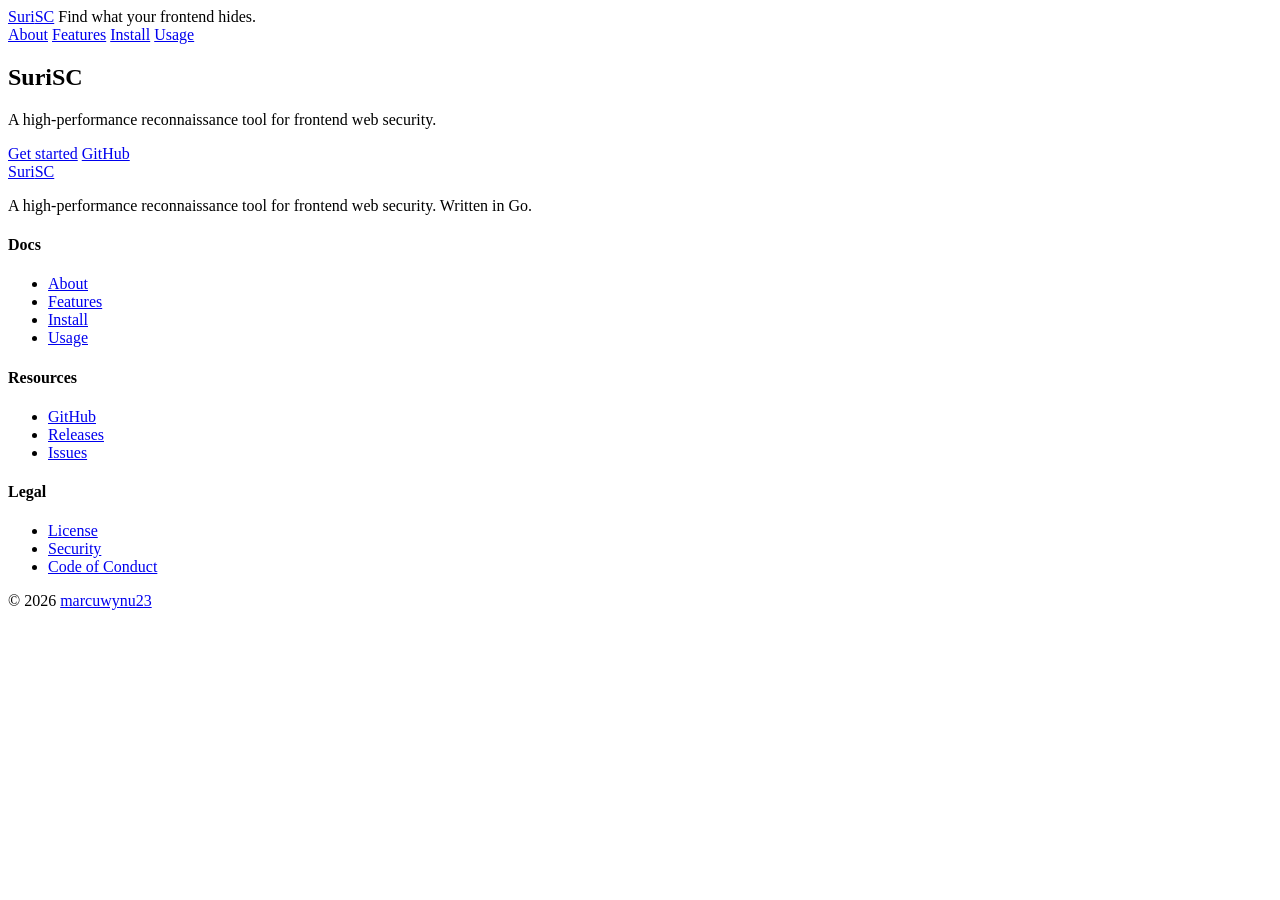
==== docs/index.html @ 69860aae "feat: add initial index.html for project documentation" ====
<!DOCTYPE html>
<html lang="en">
<head>
<meta charset="UTF-8">
<meta name="viewport" content="width=device-width, initial-scale=1.0">
<meta name="description" content="SuriSC - A high-performance reconnaissance tool for frontend web security.">
<title>SuriSC</title>
<link rel="preconnect" href="https://fonts.googleapis.com">
<link rel="preconnect" href="https://fonts.gstatic.com" crossorigin>
<link href="https://fonts.googleapis.com/css2?family=Figtree:wght@400;500;600;700&display=swap" rel="stylesheet">
<link rel="stylesheet" href="css/style.css">
</head>
<body>
<div class="header-bar">
  <div class="container">
    <div class="logo-wrap">
      <a href="/" class="logo">Suri<span class="sc">SC</span></a>
      <span class="subtitle">Find what your frontend hides.</span>
    </div>
    <nav>
      <a href="about.html">About</a>
      <a href="features.html">Features</a>
      <a href="installation.html">Install</a>
      <a href="usage.html">Usage</a>
    </nav>
  </div>
</div>

<section class="hero">
  <div class="container">
    <h1>Suri<span class="sc">SC</span></h1>
    <p>A high-performance reconnaissance tool for frontend web security.</p>
    <div class="hero-actions">
      <a href="installation.html" class="btn btn-primary">Get started</a>
      <a href="https://github.com/marcuwynu23/surisc" class="btn btn-secondary" target="_blank" rel="noopener">GitHub</a>
    </div>
  </div>
</section>

<footer>
  <div class="container">
    <div class="footer-grid">
      <div class="footer-brand">
        <a href="/" class="logo">Suri<span class="sc">SC</span></a>
        <p>A high-performance reconnaissance tool for frontend web security. Written in Go.</p>
      </div>
      <div>
        <h4>Docs</h4>
        <ul>
          <li><a href="about.html">About</a></li>
          <li><a href="features.html">Features</a></li>
          <li><a href="installation.html">Install</a></li>
          <li><a href="usage.html">Usage</a></li>
        </ul>
      </div>
      <div>
        <h4>Resources</h4>
        <ul>
          <li><a href="https://github.com/marcuwynu23/surisc" target="_blank" rel="noopener">GitHub</a></li>
          <li><a href="https://github.com/marcuwynu23/surisc/releases" target="_blank" rel="noopener">Releases</a></li>
          <li><a href="https://github.com/marcuwynu23/surisc/issues" target="_blank" rel="noopener">Issues</a></li>
        </ul>
      </div>
      <div>
        <h4>Legal</h4>
        <ul>
          <li><a href="https://github.com/marcuwynu23/surisc/blob/main/LICENSE" target="_blank" rel="noopener">License</a></li>
          <li><a href="https://github.com/marcuwynu23/surisc/blob/main/SECURITY.md" target="_blank" rel="noopener">Security</a></li>
          <li><a href="https://github.com/marcuwynu23/surisc/blob/main/CODE_OF_CONDUCT.md" target="_blank" rel="noopener">Code of Conduct</a></li>
        </ul>
      </div>
    </div>
    <div class="footer-bottom">
      <p>&copy; 2026 <a href="https://github.com/marcuwynu23" target="_blank" rel="noopener">marcuwynu23</a></p>
    </div>
  </div>
</footer>
</body>
</html>
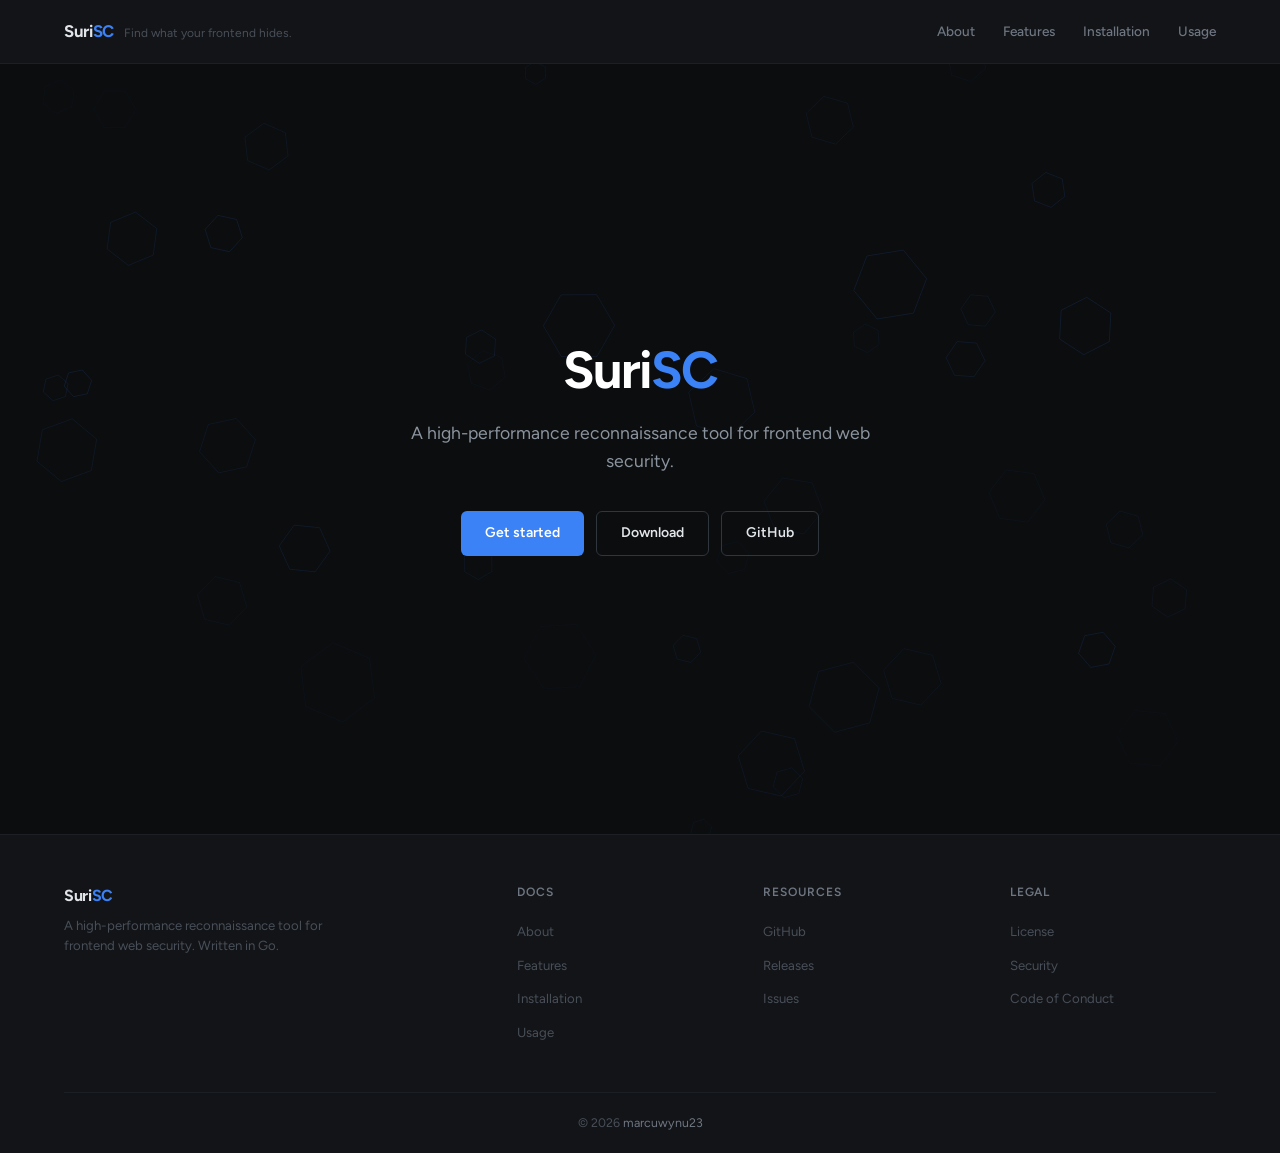
==== commit 9bd8ad5b: "feat: enhance hero section with canvas background and add download button" ====
--- a/docs/index.html
+++ b/docs/index.html
@@ -20,18 +20,20 @@
     <nav>
       <a href="about.html">About</a>
       <a href="features.html">Features</a>
-      <a href="installation.html">Install</a>
+      <a href="installation.html">Installation</a>
       <a href="usage.html">Usage</a>
     </nav>
   </div>
 </div>
 
-<section class="hero">
-  <div class="container">
+<section class="hero" id="hero">
+  <canvas id="bg-canvas"></canvas>
+  <div class="container" style="position:relative; z-index:1;">
     <h1>Suri<span class="sc">SC</span></h1>
     <p>A high-performance reconnaissance tool for frontend web security.</p>
     <div class="hero-actions">
       <a href="installation.html" class="btn btn-primary">Get started</a>
+      <a href="https://github.com/marcuwynu23/surisc/releases" class="btn btn-secondary" target="_blank" rel="noopener">Download</a>
       <a href="https://github.com/marcuwynu23/surisc" class="btn btn-secondary" target="_blank" rel="noopener">GitHub</a>
     </div>
   </div>
@@ -49,7 +51,7 @@
         <ul>
           <li><a href="about.html">About</a></li>
           <li><a href="features.html">Features</a></li>
-          <li><a href="installation.html">Install</a></li>
+          <li><a href="installation.html">Installation</a></li>
           <li><a href="usage.html">Usage</a></li>
         </ul>
       </div>
@@ -75,5 +77,73 @@
     </div>
   </div>
 </footer>
+<script>
+(function(){
+  var canvas = document.getElementById('bg-canvas');
+  var hero = document.getElementById('hero');
+  var ctx = canvas.getContext('2d');
+  var W, H;
+  function resize(){
+    var rect = hero.getBoundingClientRect();
+    canvas.width = rect.width;
+    canvas.height = rect.height;
+    W = canvas.width;
+    H = canvas.height;
+  }
+  resize();
+  window.addEventListener('resize', resize);
+
+  var hexagons = [];
+  var COUNT = 40;
+  for(var i=0;i<COUNT;i++){
+    hexagons.push({
+      x: Math.random() * W,
+      y: Math.random() * H,
+      r: 10 + Math.random() * 30,
+      vx: (Math.random() - 0.5) * 0.3,
+      vy: -0.2 - Math.random() * 0.4,
+      rot: Math.random() * Math.PI * 2,
+      vr: (Math.random() - 0.5) * 0.01,
+      alpha: 0.1 + Math.random() * 0.3
+    });
+  }
+
+  function drawHex(cx, cy, r, rot){
+    ctx.beginPath();
+    for(var i=0;i<6;i++){
+      var angle = rot + i * Math.PI / 3;
+      var x = cx + r * Math.cos(angle);
+      var y = cy + r * Math.sin(angle);
+      if(i===0) ctx.moveTo(x,y);
+      else ctx.lineTo(x,y);
+    }
+    ctx.closePath();
+    ctx.stroke();
+  }
+
+  function animate(){
+    ctx.clearRect(0, 0, W, H);
+    ctx.strokeStyle = '#3b82f6';
+    ctx.lineWidth = 1;
+    for(var i=0;i<hexagons.length;i++){
+      var h = hexagons[i];
+      h.x += h.vx;
+      h.y += h.vy;
+      h.rot += h.vr;
+      if(h.y + h.r < 0){
+        h.y = H + h.r;
+        h.x = Math.random() * W;
+      }
+      if(h.x + h.r < 0) h.x = W + h.r;
+      if(h.x - h.r > W) h.x = -h.r;
+      ctx.globalAlpha = h.alpha;
+      drawHex(h.x, h.y, h.r, h.rot);
+    }
+    ctx.globalAlpha = 1;
+    requestAnimationFrame(animate);
+  }
+  animate();
+})();
+</script>
 </body>
 </html>
--- a/docs/css/style.css
+++ b/docs/css/style.css
@@ -0,0 +1,310 @@
+* { margin: 0; padding: 0; box-sizing: border-box; }
+html, body { height: 100%; }
+body {
+  display: flex;
+  flex-direction: column;
+  font-family: 'Figtree', -apple-system, BlinkMacSystemFont, 'Segoe UI', sans-serif;
+  background: #0b0d0f;
+  color: #e1e4e8;
+  line-height: 1.6;
+  -webkit-font-smoothing: antialiased;
+}
+.container { max-width: 100%; margin: 0 auto; padding: 0 64px; }
+.page, .hero { flex: 1; }
+
+/* header */
+.header-bar {
+  padding: 18px 0;
+  border-bottom: 1px solid #1c1f23;
+  background: #121418;
+}
+.header-bar .container {
+  display: flex;
+  align-items: center;
+  justify-content: space-between;
+}
+.header-bar .logo-wrap {
+  display: flex;
+  align-items: baseline;
+  gap: 10px;
+}
+.header-bar .logo {
+  font-weight: 700;
+  font-size: 1.05rem;
+  color: #e1e4e8;
+  text-decoration: none;
+  letter-spacing: -0.02em;
+}
+.header-bar .logo .sc { color: #3b82f6; }
+.header-bar .subtitle {
+  font-size: 0.75rem;
+  color: #484f58;
+  font-weight: 400;
+}
+.header-bar nav { display: flex; gap: 28px; }
+.header-bar nav a {
+  color: #6e7681;
+  text-decoration: none;
+  font-size: 0.85rem;
+  font-weight: 500;
+  transition: color .2s;
+}
+.header-bar nav a:hover { color: #e1e4e8; }
+
+/* hero */
+.hero {
+  display: flex;
+  align-items: center;
+  justify-content: center;
+  min-height: calc(100vh - 57px - 73px);
+  text-align: center;
+  position: relative;
+  overflow: hidden;
+}
+#bg-canvas {
+  position: absolute;
+  top: 0; left: 0;
+  width: 100%;
+  height: 100%;
+  opacity: 0.3;
+  pointer-events: none;
+}
+.hero h1 {
+  font-size: 3.25rem;
+  font-weight: 700;
+  letter-spacing: -0.04em;
+  line-height: 1.1;
+  color: #fff;
+}
+.hero h1 .sc { color: #3b82f6; }
+.hero p {
+  margin-top: 20px;
+  color: #8b949e;
+  font-size: 1.1rem;
+  max-width: 500px;
+  margin-left: auto;
+  margin-right: auto;
+}
+.hero-actions {
+  margin-top: 36px;
+  display: flex;
+  gap: 12px;
+  justify-content: center;
+}
+.btn {
+  display: inline-flex;
+  align-items: center;
+  padding: 10px 24px;
+  border-radius: 6px;
+  font-size: 0.875rem;
+  font-weight: 600;
+  text-decoration: none;
+  transition: all .2s;
+}
+.btn-primary {
+  background: #3b82f6;
+  color: #fff;
+}
+.btn-primary:hover { background: #2563eb; }
+.btn-secondary {
+  background: transparent;
+  color: #e1e4e8;
+  border: 1px solid #30363d;
+}
+.btn-secondary:hover { border-color: #8b949e; }
+
+/* page */
+.page { padding: 64px 0 96px; }
+.page-header {
+  margin-bottom: 48px;
+}
+.page-header h1 {
+  font-size: 1.75rem;
+  font-weight: 700;
+  letter-spacing: -0.03em;
+  color: #fff;
+}
+.page-header p {
+  margin-top: 8px;
+  color: #8b949e;
+  font-size: 0.95rem;
+}
+
+/* sections */
+section + section { margin-top: 56px; }
+h2 {
+  font-size: 0.8rem;
+  font-weight: 600;
+  text-transform: uppercase;
+  letter-spacing: 0.08em;
+  color: #6e7681;
+  margin-bottom: 20px;
+}
+h3 {
+  font-size: 1rem;
+  font-weight: 600;
+  color: #e1e4e8;
+  margin-bottom: 8px;
+}
+p { color: #8b949e; font-size: 0.925rem; margin-bottom: 16px; }
+p strong { color: #e1e4e8; font-weight: 600; }
+
+.feature-list {
+  display: grid;
+  grid-template-columns: repeat(auto-fill, minmax(300px, 1fr));
+  gap: 1px;
+  background: #1c1f23;
+  border: 1px solid #1c1f23;
+  border-radius: 8px;
+  overflow: hidden;
+}
+.feature-list .item {
+  background: #0b0d0f;
+  padding: 20px 24px;
+}
+.feature-list .item strong {
+  display: block;
+  color: #e1e4e8;
+  font-weight: 600;
+  font-size: 0.9rem;
+  margin-bottom: 4px;
+}
+.feature-list .item span {
+  color: #8b949e;
+  font-size: 0.85rem;
+}
+
+/* install cards */
+.card-grid {
+  display: grid;
+  grid-template-columns: repeat(auto-fill, minmax(300px, 1fr));
+  gap: 16px;
+  margin-bottom: 32px;
+}
+.card {
+  background: #0f1115;
+  border: 1px solid #1c1f23;
+  border-radius: 8px;
+  padding: 24px;
+}
+.card h3 { margin-bottom: 12px; font-size: 0.925rem; }
+.card p { font-size: 0.85rem; margin-bottom: 0; }
+
+code {
+  font-family: 'SF Mono', 'Fira Code', 'Cascadia Code', 'JetBrains Mono', monospace;
+  font-size: 0.8rem;
+  background: #15181d;
+  padding: 2px 6px;
+  border-radius: 4px;
+  color: #60a5fa;
+}
+pre {
+  background: #0f1115;
+  border: 1px solid #1c1f23;
+  border-radius: 8px;
+  padding: 20px;
+  overflow-x: auto;
+  margin-bottom: 24px;
+  font-size: 0.825rem;
+  line-height: 1.6;
+}
+pre code { background: none; padding: 0; color: #e1e4e8; }
+.cmd { color: #3b82f6; }
+.comment { color: #484f58; }
+.dim { color: #484f58; }
+
+/* table-like description */
+.desc-list { list-style: none; }
+.desc-list li {
+  display: flex;
+  gap: 12px;
+  padding: 12px 0;
+  border-bottom: 1px solid #1c1f23;
+  font-size: 0.9rem;
+  color: #8b949e;
+}
+.desc-list li:last-child { border-bottom: none; }
+.desc-list li strong {
+  min-width: 140px;
+  color: #e1e4e8;
+  font-weight: 600;
+}
+
+footer {
+  border-top: 1px solid #1c1f23;
+  background: #121418;
+  padding: 48px 0 0;
+}
+footer .footer-grid {
+  display: grid;
+  grid-template-columns: 2fr 1fr 1fr 1fr;
+  gap: 40px;
+  padding-bottom: 40px;
+}
+footer .footer-brand .logo {
+  font-weight: 700;
+  font-size: 1rem;
+  color: #e1e4e8;
+  text-decoration: none;
+  letter-spacing: -0.02em;
+}
+footer .footer-brand .logo .sc { color: #3b82f6; }
+footer .footer-brand p {
+  color: #484f58;
+  font-size: 0.825rem;
+  margin: 8px 0 0;
+  max-width: 260px;
+  line-height: 1.5;
+}
+footer h4 {
+  font-size: 0.75rem;
+  font-weight: 600;
+  text-transform: uppercase;
+  letter-spacing: 0.08em;
+  color: #6e7681;
+  margin-bottom: 16px;
+}
+footer ul { list-style: none; }
+footer ul li { margin-bottom: 8px; }
+footer ul a {
+  color: #484f58;
+  text-decoration: none;
+  font-size: 0.825rem;
+  transition: color .2s;
+}
+footer ul a:hover { color: #e1e4e8; }
+footer .footer-bottom {
+  border-top: 1px solid #1c1f23;
+  padding: 20px 0;
+  text-align: center;
+}
+footer .footer-bottom p {
+  color: #484f58;
+  font-size: 0.775rem;
+  margin-bottom: 0;
+}
+footer .footer-bottom a {
+  color: #6e7681;
+  text-decoration: none;
+}
+footer .footer-bottom a:hover { color: #e1e4e8; }
+
+@media (max-width: 768px) {
+  footer .footer-grid {
+    grid-template-columns: 1fr 1fr;
+    gap: 32px;
+  }
+}
+
+@media (max-width: 480px) {
+  footer .footer-grid { grid-template-columns: 1fr; }
+}
+
+@media (max-width: 768px) {
+  .container { padding: 0 24px; }
+  .hero { padding: 80px 0 60px; }
+  .hero h1 { font-size: 2rem; }
+  .header-bar .container { flex-direction: column; gap: 14px; }
+  .feature-list { grid-template-columns: 1fr; }
+  .card-grid { grid-template-columns: 1fr; }
+}
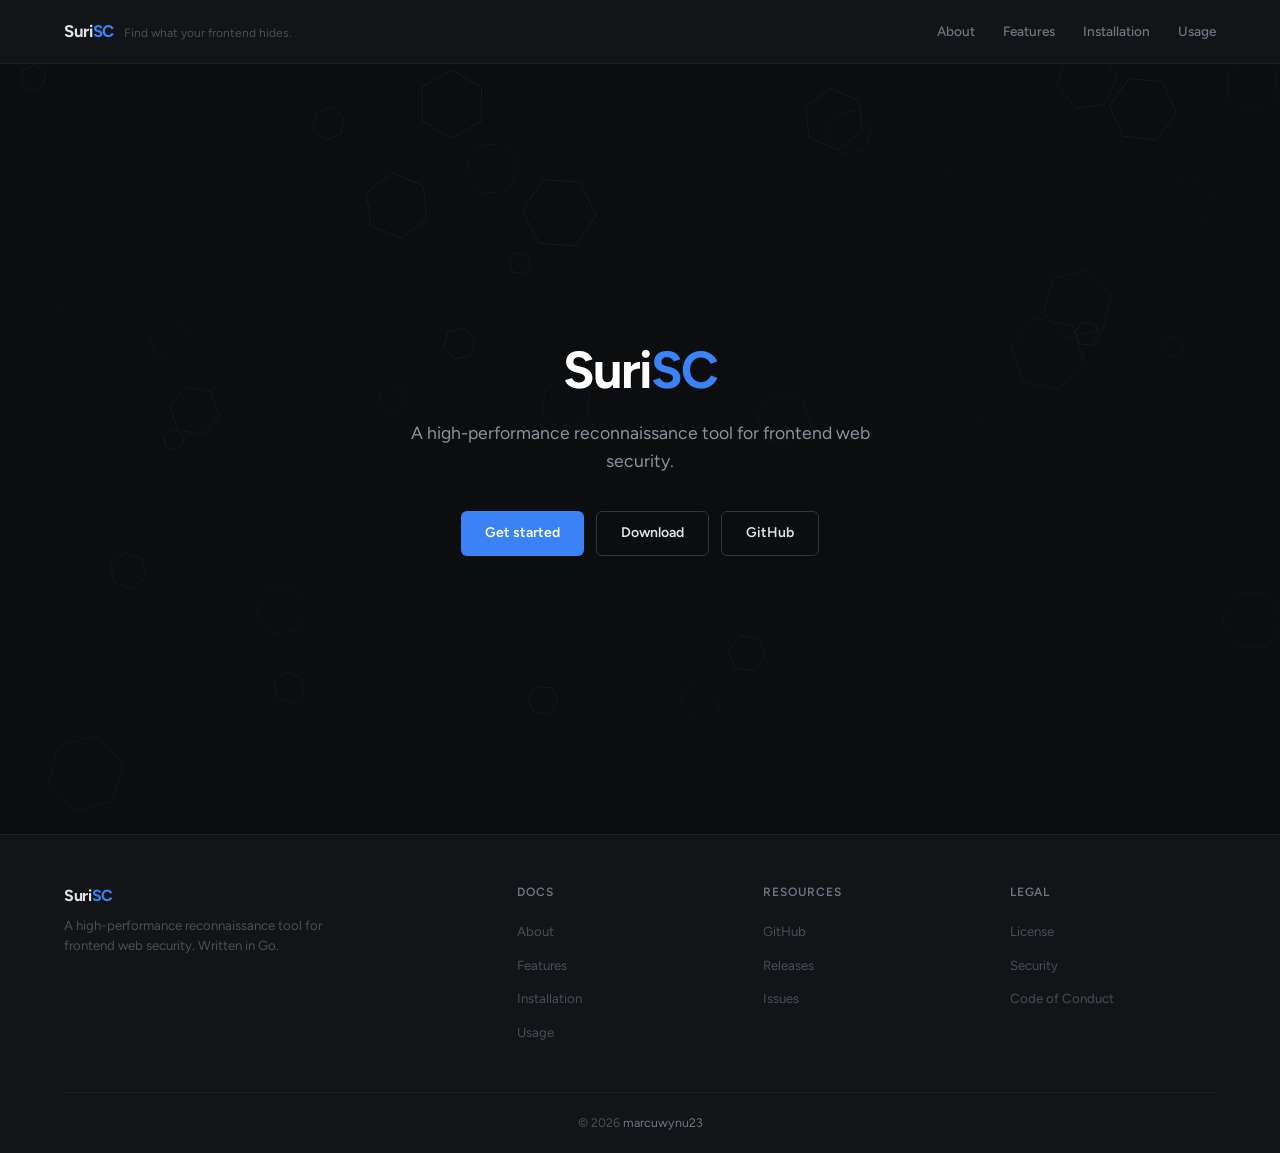
==== commit 0b92aeb7: "feat: add responsive hamburger menu and drawer for mobile navigation" ====
--- a/docs/index.html
+++ b/docs/index.html
@@ -23,7 +23,17 @@
       <a href="installation.html">Installation</a>
       <a href="usage.html">Usage</a>
     </nav>
+    <button class="hamburger" id="hamburger" aria-label="Menu">
+      <svg width="22" height="22" viewBox="0 0 24 24" fill="none" stroke="currentColor" stroke-width="2" stroke-linecap="round"><line x1="3" y1="6" x2="21" y2="6"/><line x1="3" y1="12" x2="21" y2="12"/><line x1="3" y1="18" x2="21" y2="18"/></svg>
+    </button>
   </div>
+</div>
+<div class="drawer-overlay" id="drawerOverlay"></div>
+<div class="drawer" id="drawer">
+  <a href="about.html">About</a>
+  <a href="features.html">Features</a>
+  <a href="installation.html">Installation</a>
+  <a href="usage.html">Usage</a>
 </div>
 
 <section class="hero" id="hero">
@@ -78,6 +88,15 @@
   </div>
 </footer>
 <script>
+(function(){
+  var hamburger = document.getElementById('hamburger');
+  var drawer = document.getElementById('drawer');
+  var overlay = document.getElementById('drawerOverlay');
+  function openDrawer(){ drawer.classList.add('open'); overlay.classList.add('open'); overlay.style.display = 'block'; }
+  function closeDrawer(){ drawer.classList.remove('open'); overlay.classList.remove('open'); setTimeout(function(){ overlay.style.display = 'none'; }, 250); }
+  if(hamburger){ hamburger.addEventListener('click', openDrawer); }
+  if(overlay){ overlay.addEventListener('click', closeDrawer); }
+})();
 (function(){
   var canvas = document.getElementById('bg-canvas');
   var hero = document.getElementById('hero');
--- a/docs/css/style.css
+++ b/docs/css/style.css
@@ -50,6 +50,54 @@
   transition: color .2s;
 }
 .header-bar nav a:hover { color: #e1e4e8; }
+
+/* hamburger */
+.hamburger {
+  display: none;
+  background: none;
+  border: none;
+  cursor: pointer;
+  padding: 4px;
+  color: #e1e4e8;
+}
+.hamburger svg { display: block; }
+
+/* drawer */
+.drawer-overlay {
+  display: none;
+  position: fixed;
+  top: 0; left: 0;
+  width: 100%; height: 100%;
+  background: rgba(0,0,0,0.6);
+  z-index: 99;
+  opacity: 0;
+  transition: opacity .25s;
+}
+.drawer-overlay.open { opacity: 1; }
+.drawer {
+  position: fixed;
+  top: 0; right: -280px;
+  width: 260px; height: 100%;
+  background: #121418;
+  border-left: 1px solid #1c1f23;
+  z-index: 100;
+  transition: right .25s;
+  padding: 80px 32px 32px;
+  display: flex;
+  flex-direction: column;
+  gap: 8px;
+}
+.drawer.open { right: 0; }
+.drawer a {
+  color: #8b949e;
+  text-decoration: none;
+  font-size: 1rem;
+  font-weight: 500;
+  padding: 12px 0;
+  border-bottom: 1px solid #1c1f23;
+  transition: color .2s;
+}
+.drawer a:hover { color: #e1e4e8; }
 
 /* hero */
 .hero {
@@ -289,22 +337,48 @@
 }
 footer .footer-bottom a:hover { color: #e1e4e8; }
 
+@media (max-width: 900px) {
+  .hero h1 { font-size: 2.5rem; }
+  .hero { min-height: calc(100vh - 57px - 73px); }
+}
+
 @media (max-width: 768px) {
+  .container { padding: 0 24px; }
+  .hero { min-height: calc(100vh - 105px - 73px); }
+  .hero h1 { font-size: 2rem; }
+  .hero p { font-size: 1rem; }
+  .header-bar .container { flex-direction: column; gap: 12px; }
+  .header-bar nav { display: none; }
+  .hamburger { display: block; }
+  .page { padding: 40px 0 64px; }
+  .page-header { margin-bottom: 32px; }
+  .page-header h1 { font-size: 1.4rem; }
+  section + section { margin-top: 40px; }
+  .feature-list { grid-template-columns: 1fr; }
+  .card-grid { grid-template-columns: 1fr; }
+  .desc-list li { flex-direction: column; gap: 4px; }
+  .desc-list li strong { min-width: 0; }
   footer .footer-grid {
     grid-template-columns: 1fr 1fr;
     gap: 32px;
   }
+  pre { padding: 14px; font-size: 0.8rem; }
+}
+
+@media (max-width: 600px) {
+  .hero-actions { flex-direction: column; align-items: center; }
+  .btn { width: 100%; max-width: 280px; justify-content: center; }
 }
 
 @media (max-width: 480px) {
-  footer .footer-grid { grid-template-columns: 1fr; }
-}
-
-@media (max-width: 768px) {
-  .container { padding: 0 24px; }
-  .hero { padding: 80px 0 60px; }
-  .hero h1 { font-size: 2rem; }
-  .header-bar .container { flex-direction: column; gap: 14px; }
-  .feature-list { grid-template-columns: 1fr; }
-  .card-grid { grid-template-columns: 1fr; }
-}
+  .container { padding: 0 16px; }
+  .hero h1 { font-size: 1.6rem; }
+  .hero { min-height: calc(100vh - 105px - 73px); }
+  .header-bar .logo-wrap { flex-direction: column; align-items: center; gap: 2px; }
+  .header-bar nav { gap: 14px; }
+  .header-bar nav a { font-size: 0.8rem; }
+  .page-header h1 { font-size: 1.2rem; }
+  .feature-list .item { padding: 14px 16px; }
+  footer .footer-grid { grid-template-columns: 1fr; gap: 28px; }
+  footer { padding: 32px 0 0; }
+}
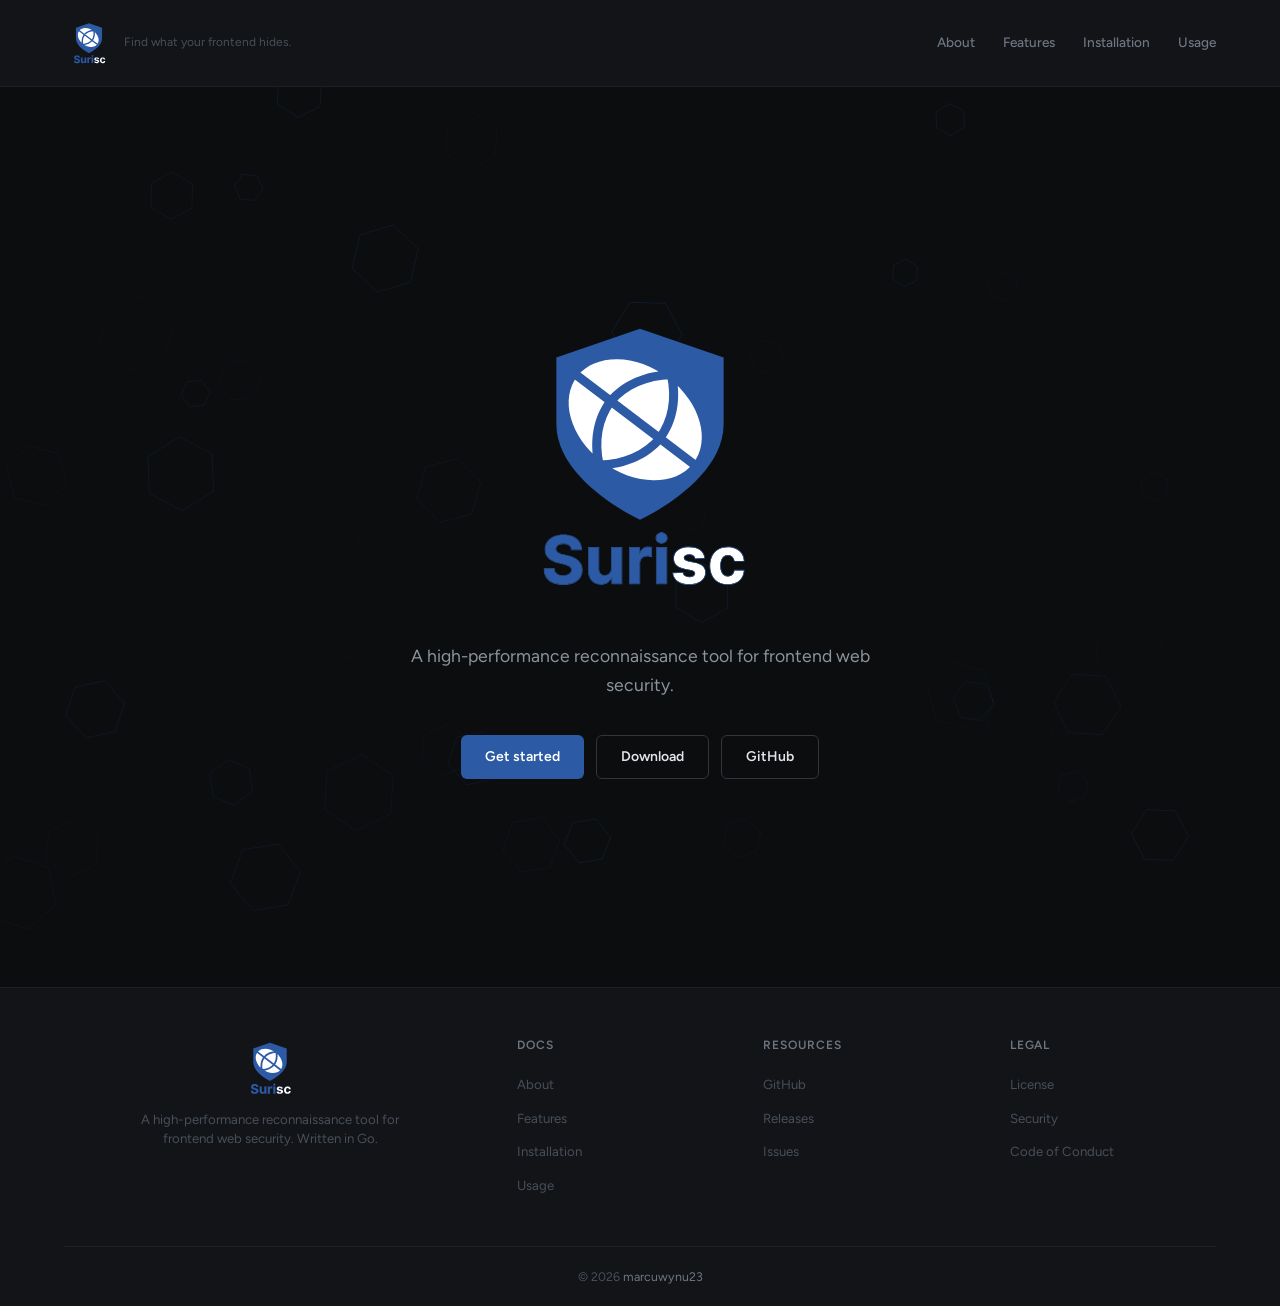
==== commit 121c8965: "docs: enhance index.html with improved metadata, navigation, and footer structure" ====
--- a/docs/index.html
+++ b/docs/index.html
@@ -1,168 +1,258 @@
 <!DOCTYPE html>
 <html lang="en">
+
 <head>
-<meta charset="UTF-8">
-<meta name="viewport" content="width=device-width, initial-scale=1.0">
-<meta name="description" content="SuriSC - A high-performance reconnaissance tool for frontend web security.">
-<title>SuriSC</title>
-<link rel="preconnect" href="https://fonts.googleapis.com">
-<link rel="preconnect" href="https://fonts.gstatic.com" crossorigin>
-<link href="https://fonts.googleapis.com/css2?family=Figtree:wght@400;500;600;700&display=swap" rel="stylesheet">
-<link rel="stylesheet" href="css/style.css">
+  <meta charset="UTF-8">
+  <meta name="viewport"
+    content="width=device-width, initial-scale=1.0">
+  <meta http-equiv="X-UA-Compatible"
+    content="IE=edge">
+  <meta name="description"
+    content="surisc - A high-performance reconnaissance tool that scans JavaScript bundles for leaked API keys, hardcoded credentials, and exposed environment variables.">
+  <meta name="keywords"
+    content="surisc, reconnaissance, frontend, security, scanner, API key leak, secret detection">
+  <meta name="author"
+    content="marcuwynu23">
+  <meta name="robots"
+    content="index, follow">
+  <meta name="theme-color"
+    content="#121418">
+  <meta property="og:type"
+    content="website">
+  <meta property="og:title"
+    content="surisc">
+  <meta property="og:description"
+    content="A high-performance reconnaissance tool for frontend web security.">
+  <meta property="og:url"
+    content="https://github.com/marcuwynu23/surisc">
+  <meta property="og:image"
+    content="https://raw.githubusercontent.com/marcuwynu23/surisc/main/docs/assets/favicon.svg">
+  <meta name="twitter:card"
+    content="summary_large_image">
+  <title>surisc</title>
+  <link rel="canonical"
+    href="https://github.com/marcuwynu23/surisc">
+  <link rel="preconnect"
+    href="https://fonts.googleapis.com">
+  <link rel="preconnect"
+    href="https://fonts.gstatic.com"
+    crossorigin>
+  <link href="https://fonts.googleapis.com/css2?family=Figtree:wght@400;500;600;700&display=swap"
+    rel="stylesheet">
+  <link rel="icon"
+    type="image/svg+xml"
+    href="assets/favicon.svg">
+  <link rel="stylesheet"
+    href="css/style.css">
 </head>
+
 <body>
-<div class="header-bar">
-  <div class="container">
-    <div class="logo-wrap">
-      <a href="/" class="logo">Suri<span class="sc">SC</span></a>
-      <span class="subtitle">Find what your frontend hides.</span>
-    </div>
-    <nav>
-      <a href="about.html">About</a>
-      <a href="features.html">Features</a>
-      <a href="installation.html">Installation</a>
-      <a href="usage.html">Usage</a>
-    </nav>
-    <button class="hamburger" id="hamburger" aria-label="Menu">
-      <svg width="22" height="22" viewBox="0 0 24 24" fill="none" stroke="currentColor" stroke-width="2" stroke-linecap="round"><line x1="3" y1="6" x2="21" y2="6"/><line x1="3" y1="12" x2="21" y2="12"/><line x1="3" y1="18" x2="21" y2="18"/></svg>
-    </button>
-  </div>
-</div>
-<div class="drawer-overlay" id="drawerOverlay"></div>
-<div class="drawer" id="drawer">
-  <a href="about.html">About</a>
-  <a href="features.html">Features</a>
-  <a href="installation.html">Installation</a>
-  <a href="usage.html">Usage</a>
-</div>
-
-<section class="hero" id="hero">
-  <canvas id="bg-canvas"></canvas>
-  <div class="container" style="position:relative; z-index:1;">
-    <h1>Suri<span class="sc">SC</span></h1>
-    <p>A high-performance reconnaissance tool for frontend web security.</p>
-    <div class="hero-actions">
-      <a href="installation.html" class="btn btn-primary">Get started</a>
-      <a href="https://github.com/marcuwynu23/surisc/releases" class="btn btn-secondary" target="_blank" rel="noopener">Download</a>
-      <a href="https://github.com/marcuwynu23/surisc" class="btn btn-secondary" target="_blank" rel="noopener">GitHub</a>
+  <div class="header-bar">
+    <div class="container">
+      <div class="logo-wrap">
+        <a href="/"><img src="assets/logo.svg"
+            alt="surisc"
+            class="logo-icon"></a>
+        <span class="subtitle">Find what your frontend hides.</span>
+      </div>
+      <nav>
+        <a href="about.html">About</a>
+        <a href="features.html">Features</a>
+        <a href="installation.html">Installation</a>
+        <a href="usage.html">Usage</a>
+      </nav>
+      <button class="hamburger"
+        id="hamburger"
+        aria-label="Menu">
+        <svg width="22"
+          height="22"
+          viewBox="0 0 24 24"
+          fill="none"
+          stroke="currentColor"
+          stroke-width="2"
+          stroke-linecap="round">
+          <line x1="3"
+            y1="6"
+            x2="21"
+            y2="6" />
+          <line x1="3"
+            y1="12"
+            x2="21"
+            y2="12" />
+          <line x1="3"
+            y1="18"
+            x2="21"
+            y2="18" />
+        </svg>
+      </button>
     </div>
   </div>
-</section>
-
-<footer>
-  <div class="container">
-    <div class="footer-grid">
-      <div class="footer-brand">
-        <a href="/" class="logo">Suri<span class="sc">SC</span></a>
-        <p>A high-performance reconnaissance tool for frontend web security. Written in Go.</p>
-      </div>
-      <div>
-        <h4>Docs</h4>
-        <ul>
-          <li><a href="about.html">About</a></li>
-          <li><a href="features.html">Features</a></li>
-          <li><a href="installation.html">Installation</a></li>
-          <li><a href="usage.html">Usage</a></li>
-        </ul>
-      </div>
-      <div>
-        <h4>Resources</h4>
-        <ul>
-          <li><a href="https://github.com/marcuwynu23/surisc" target="_blank" rel="noopener">GitHub</a></li>
-          <li><a href="https://github.com/marcuwynu23/surisc/releases" target="_blank" rel="noopener">Releases</a></li>
-          <li><a href="https://github.com/marcuwynu23/surisc/issues" target="_blank" rel="noopener">Issues</a></li>
-        </ul>
-      </div>
-      <div>
-        <h4>Legal</h4>
-        <ul>
-          <li><a href="https://github.com/marcuwynu23/surisc/blob/main/LICENSE" target="_blank" rel="noopener">License</a></li>
-          <li><a href="https://github.com/marcuwynu23/surisc/blob/main/SECURITY.md" target="_blank" rel="noopener">Security</a></li>
-          <li><a href="https://github.com/marcuwynu23/surisc/blob/main/CODE_OF_CONDUCT.md" target="_blank" rel="noopener">Code of Conduct</a></li>
-        </ul>
+  <div class="drawer-overlay"
+    id="drawerOverlay"></div>
+  <div class="drawer"
+    id="drawer">
+    <a href="about.html">About</a>
+    <a href="features.html">Features</a>
+    <a href="installation.html">Installation</a>
+    <a href="usage.html">Usage</a>
+  </div>
+
+  <section class="hero"
+    id="hero">
+    <canvas id="bg-canvas"></canvas>
+    <div class="container"
+      style="position:relative; z-index:1;">
+      <img src="assets/logo.svg"
+        alt="surisc"
+        class="hero-logo">
+      <p>A high-performance reconnaissance tool for frontend web security.</p>
+      <div class="hero-actions">
+        <a href="installation.html"
+          class="btn btn-primary">Get started</a>
+        <a href="https://github.com/marcuwynu23/surisc/releases"
+          class="btn btn-secondary"
+          target="_blank"
+          rel="noopener">Download</a>
+        <a href="https://github.com/marcuwynu23/surisc"
+          class="btn btn-secondary"
+          target="_blank"
+          rel="noopener">GitHub</a>
       </div>
     </div>
-    <div class="footer-bottom">
-      <p>&copy; 2026 <a href="https://github.com/marcuwynu23" target="_blank" rel="noopener">marcuwynu23</a></p>
+  </section>
+
+  <footer>
+    <div class="container">
+      <div class="footer-grid">
+        <div class="footer-brand">
+          <a href="/"
+            class="footer-logo-link"><img src="assets/logo.svg"
+              alt="surisc"
+              class="footer-logo"></a>
+          <p>A high-performance reconnaissance tool for frontend web security. Written in Go.</p>
+        </div>
+        <div>
+          <h4>Docs</h4>
+          <ul>
+            <li><a href="about.html">About</a></li>
+            <li><a href="features.html">Features</a></li>
+            <li><a href="installation.html">Installation</a></li>
+            <li><a href="usage.html">Usage</a></li>
+          </ul>
+        </div>
+        <div>
+          <h4>Resources</h4>
+          <ul>
+            <li><a href="https://github.com/marcuwynu23/surisc"
+                target="_blank"
+                rel="noopener">GitHub</a></li>
+            <li><a href="https://github.com/marcuwynu23/surisc/releases"
+                target="_blank"
+                rel="noopener">Releases</a></li>
+            <li><a href="https://github.com/marcuwynu23/surisc/issues"
+                target="_blank"
+                rel="noopener">Issues</a></li>
+          </ul>
+        </div>
+        <div>
+          <h4>Legal</h4>
+          <ul>
+            <li><a href="https://github.com/marcuwynu23/surisc/blob/main/LICENSE"
+                target="_blank"
+                rel="noopener">License</a></li>
+            <li><a href="https://github.com/marcuwynu23/surisc/blob/main/SECURITY.md"
+                target="_blank"
+                rel="noopener">Security</a></li>
+            <li><a href="https://github.com/marcuwynu23/surisc/blob/main/CODE_OF_CONDUCT.md"
+                target="_blank"
+                rel="noopener">Code of Conduct</a></li>
+          </ul>
+        </div>
+      </div>
+      <div class="footer-bottom">
+        <p>&copy; 2026 <a href="https://github.com/marcuwynu23"
+            target="_blank"
+            rel="noopener">marcuwynu23</a></p>
+      </div>
     </div>
-  </div>
-</footer>
-<script>
-(function(){
-  var hamburger = document.getElementById('hamburger');
-  var drawer = document.getElementById('drawer');
-  var overlay = document.getElementById('drawerOverlay');
-  function openDrawer(){ drawer.classList.add('open'); overlay.classList.add('open'); overlay.style.display = 'block'; }
-  function closeDrawer(){ drawer.classList.remove('open'); overlay.classList.remove('open'); setTimeout(function(){ overlay.style.display = 'none'; }, 250); }
-  if(hamburger){ hamburger.addEventListener('click', openDrawer); }
-  if(overlay){ overlay.addEventListener('click', closeDrawer); }
-})();
-(function(){
-  var canvas = document.getElementById('bg-canvas');
-  var hero = document.getElementById('hero');
-  var ctx = canvas.getContext('2d');
-  var W, H;
-  function resize(){
-    var rect = hero.getBoundingClientRect();
-    canvas.width = rect.width;
-    canvas.height = rect.height;
-    W = canvas.width;
-    H = canvas.height;
-  }
-  resize();
-  window.addEventListener('resize', resize);
-
-  var hexagons = [];
-  var COUNT = 40;
-  for(var i=0;i<COUNT;i++){
-    hexagons.push({
-      x: Math.random() * W,
-      y: Math.random() * H,
-      r: 10 + Math.random() * 30,
-      vx: (Math.random() - 0.5) * 0.3,
-      vy: -0.2 - Math.random() * 0.4,
-      rot: Math.random() * Math.PI * 2,
-      vr: (Math.random() - 0.5) * 0.01,
-      alpha: 0.1 + Math.random() * 0.3
-    });
-  }
-
-  function drawHex(cx, cy, r, rot){
-    ctx.beginPath();
-    for(var i=0;i<6;i++){
-      var angle = rot + i * Math.PI / 3;
-      var x = cx + r * Math.cos(angle);
-      var y = cy + r * Math.sin(angle);
-      if(i===0) ctx.moveTo(x,y);
-      else ctx.lineTo(x,y);
-    }
-    ctx.closePath();
-    ctx.stroke();
-  }
-
-  function animate(){
-    ctx.clearRect(0, 0, W, H);
-    ctx.strokeStyle = '#3b82f6';
-    ctx.lineWidth = 1;
-    for(var i=0;i<hexagons.length;i++){
-      var h = hexagons[i];
-      h.x += h.vx;
-      h.y += h.vy;
-      h.rot += h.vr;
-      if(h.y + h.r < 0){
-        h.y = H + h.r;
-        h.x = Math.random() * W;
-      }
-      if(h.x + h.r < 0) h.x = W + h.r;
-      if(h.x - h.r > W) h.x = -h.r;
-      ctx.globalAlpha = h.alpha;
-      drawHex(h.x, h.y, h.r, h.rot);
-    }
-    ctx.globalAlpha = 1;
-    requestAnimationFrame(animate);
-  }
-  animate();
-})();
-</script>
+  </footer>
+  <script>
+    (function () {
+      var hamburger = document.getElementById('hamburger');
+      var drawer = document.getElementById('drawer');
+      var overlay = document.getElementById('drawerOverlay');
+      function openDrawer() { drawer.classList.add('open'); overlay.classList.add('open'); overlay.style.display = 'block'; }
+      function closeDrawer() { drawer.classList.remove('open'); overlay.classList.remove('open'); setTimeout(function () { overlay.style.display = 'none'; }, 250); }
+      if (hamburger) { hamburger.addEventListener('click', openDrawer); }
+      if (overlay) { overlay.addEventListener('click', closeDrawer); }
+    })();
+    (function () {
+      var canvas = document.getElementById('bg-canvas');
+      var hero = document.getElementById('hero');
+      var ctx = canvas.getContext('2d');
+      var W, H;
+      function resize() {
+        var rect = hero.getBoundingClientRect();
+        canvas.width = rect.width;
+        canvas.height = rect.height;
+        W = canvas.width;
+        H = canvas.height;
+      }
+      resize();
+      window.addEventListener('resize', resize);
+
+      var hexagons = [];
+      var COUNT = 40;
+      for (var i = 0; i < COUNT; i++) {
+        hexagons.push({
+          x: Math.random() * W,
+          y: Math.random() * H,
+          r: 10 + Math.random() * 30,
+          vx: (Math.random() - 0.5) * 0.3,
+          vy: -0.2 - Math.random() * 0.4,
+          rot: Math.random() * Math.PI * 2,
+          vr: (Math.random() - 0.5) * 0.01,
+          alpha: 0.1 + Math.random() * 0.3
+        });
+      }
+
+      function drawHex(cx, cy, r, rot) {
+        ctx.beginPath();
+        for (var i = 0; i < 6; i++) {
+          var angle = rot + i * Math.PI / 3;
+          var x = cx + r * Math.cos(angle);
+          var y = cy + r * Math.sin(angle);
+          if (i === 0) ctx.moveTo(x, y);
+          else ctx.lineTo(x, y);
+        }
+        ctx.closePath();
+        ctx.stroke();
+      }
+
+      function animate() {
+        ctx.clearRect(0, 0, W, H);
+        ctx.strokeStyle = '#3b82f6';
+        ctx.lineWidth = 1;
+        for (var i = 0; i < hexagons.length; i++) {
+          var h = hexagons[i];
+          h.x += h.vx;
+          h.y += h.vy;
+          h.rot += h.vr;
+          if (h.y + h.r < 0) {
+            h.y = H + h.r;
+            h.x = Math.random() * W;
+          }
+          if (h.x + h.r < 0) h.x = W + h.r;
+          if (h.x - h.r > W) h.x = -h.r;
+          ctx.globalAlpha = h.alpha;
+          drawHex(h.x, h.y, h.r, h.rot);
+        }
+        ctx.globalAlpha = 1;
+        requestAnimationFrame(animate);
+      }
+      animate();
+    })();
+  </script>
 </body>
-</html>
+
+</html>
--- a/docs/css/style.css
+++ b/docs/css/style.css
@@ -1,5 +1,14 @@
-* { margin: 0; padding: 0; box-sizing: border-box; }
-html, body { height: 100%; }
+* {
+  margin: 0;
+  padding: 0;
+  box-sizing: border-box;
+}
+
+html,
+body {
+  height: 100%;
+}
+
 body {
   display: flex;
   flex-direction: column;
@@ -9,8 +18,17 @@
   line-height: 1.6;
   -webkit-font-smoothing: antialiased;
 }
-.container { max-width: 100%; margin: 0 auto; padding: 0 64px; }
-.page, .hero { flex: 1; }
+
+.container {
+  max-width: 100%;
+  margin: 0 auto;
+  padding: 0 64px;
+}
+
+.page,
+.hero {
+  flex: 1;
+}
 
 /* header */
 .header-bar {
@@ -18,30 +36,48 @@
   border-bottom: 1px solid #1c1f23;
   background: #121418;
 }
+
 .header-bar .container {
   display: flex;
   align-items: center;
   justify-content: space-between;
 }
+
 .header-bar .logo-wrap {
   display: flex;
-  align-items: baseline;
+  align-items: center;
   gap: 10px;
 }
+
+.header-bar .logo-icon {
+  height: 50px;
+  width: 50px;
+  display: block;
+}
+
 .header-bar .logo {
-  font-weight: 700;
+  font-weight: 200;
   font-size: 1.05rem;
   color: #e1e4e8;
   text-decoration: none;
   letter-spacing: -0.02em;
 }
-.header-bar .logo .sc { color: #3b82f6; }
+
+.header-bar .logo .sc {
+  color: #2c5aa4;
+}
+
 .header-bar .subtitle {
   font-size: 0.75rem;
   color: #484f58;
   font-weight: 400;
 }
-.header-bar nav { display: flex; gap: 28px; }
+
+.header-bar nav {
+  display: flex;
+  gap: 28px;
+}
+
 .header-bar nav a {
   color: #6e7681;
   text-decoration: none;
@@ -49,7 +85,10 @@
   font-weight: 500;
   transition: color .2s;
 }
-.header-bar nav a:hover { color: #e1e4e8; }
+
+.header-bar nav a:hover {
+  color: #e1e4e8;
+}
 
 /* hamburger */
 .hamburger {
@@ -60,24 +99,35 @@
   padding: 4px;
   color: #e1e4e8;
 }
-.hamburger svg { display: block; }
+
+.hamburger svg {
+  display: block;
+}
 
 /* drawer */
 .drawer-overlay {
   display: none;
   position: fixed;
-  top: 0; left: 0;
-  width: 100%; height: 100%;
-  background: rgba(0,0,0,0.6);
+  top: 0;
+  left: 0;
+  width: 100%;
+  height: 100%;
+  background: rgba(0, 0, 0, 0.6);
   z-index: 99;
   opacity: 0;
   transition: opacity .25s;
 }
-.drawer-overlay.open { opacity: 1; }
+
+.drawer-overlay.open {
+  opacity: 1;
+}
+
 .drawer {
   position: fixed;
-  top: 0; right: -280px;
-  width: 260px; height: 100%;
+  top: 0;
+  right: -280px;
+  width: 260px;
+  height: 100%;
   background: #121418;
   border-left: 1px solid #1c1f23;
   z-index: 100;
@@ -87,7 +137,11 @@
   flex-direction: column;
   gap: 8px;
 }
-.drawer.open { right: 0; }
+
+.drawer.open {
+  right: 0;
+}
+
 .drawer a {
   color: #8b949e;
   text-decoration: none;
@@ -97,34 +151,60 @@
   border-bottom: 1px solid #1c1f23;
   transition: color .2s;
 }
-.drawer a:hover { color: #e1e4e8; }
+
+.drawer a:hover {
+  color: #e1e4e8;
+}
 
 /* hero */
 .hero {
   display: flex;
   align-items: center;
   justify-content: center;
-  min-height: calc(100vh - 57px - 73px);
+  min-height: 100vh;
+  min-height: 100dvh;
   text-align: center;
   position: relative;
   overflow: hidden;
-}
+  flex: none;
+}
+
+.hero .container {
+  width: 100%;
+  padding: 40px 64px;
+}
+
 #bg-canvas {
   position: absolute;
-  top: 0; left: 0;
+  top: 0;
+  left: 0;
   width: 100%;
   height: 100%;
   opacity: 0.3;
   pointer-events: none;
 }
+
 .hero h1 {
-  font-size: 3.25rem;
-  font-weight: 700;
-  letter-spacing: -0.04em;
   line-height: 1.1;
-  color: #fff;
-}
-.hero h1 .sc { color: #3b82f6; }
+}
+
+.hero-logo {
+  height: 20rem;
+  width: auto;
+}
+
+@media (max-width: 768px) {
+  .hero-logo {
+    height: 10rem;
+  }
+}
+
+@media (max-width: 480px) {
+  .hero-logo {
+    height: 10rem;
+  }
+}
+
 .hero p {
   margin-top: 20px;
   color: #8b949e;
@@ -133,12 +213,14 @@
   margin-left: auto;
   margin-right: auto;
 }
+
 .hero-actions {
   margin-top: 36px;
   display: flex;
   gap: 12px;
   justify-content: center;
 }
+
 .btn {
   display: inline-flex;
   align-items: center;
@@ -149,29 +231,42 @@
   text-decoration: none;
   transition: all .2s;
 }
+
 .btn-primary {
-  background: #3b82f6;
+  background: #2c5aa4;
   color: #fff;
 }
-.btn-primary:hover { background: #2563eb; }
+
+.btn-primary:hover {
+  background: #2563eb;
+}
+
 .btn-secondary {
   background: transparent;
   color: #e1e4e8;
   border: 1px solid #30363d;
 }
-.btn-secondary:hover { border-color: #8b949e; }
+
+.btn-secondary:hover {
+  border-color: #8b949e;
+}
 
 /* page */
-.page { padding: 64px 0 96px; }
+.page {
+  padding: 64px 0 96px;
+}
+
 .page-header {
   margin-bottom: 48px;
 }
+
 .page-header h1 {
   font-size: 1.75rem;
   font-weight: 700;
   letter-spacing: -0.03em;
   color: #fff;
 }
+
 .page-header p {
   margin-top: 8px;
   color: #8b949e;
@@ -179,7 +274,10 @@
 }
 
 /* sections */
-section + section { margin-top: 56px; }
+section+section {
+  margin-top: 56px;
+}
+
 h2 {
   font-size: 0.8rem;
   font-weight: 600;
@@ -188,14 +286,24 @@
   color: #6e7681;
   margin-bottom: 20px;
 }
+
 h3 {
   font-size: 1rem;
   font-weight: 600;
   color: #e1e4e8;
   margin-bottom: 8px;
 }
-p { color: #8b949e; font-size: 0.925rem; margin-bottom: 16px; }
-p strong { color: #e1e4e8; font-weight: 600; }
+
+p {
+  color: #8b949e;
+  font-size: 0.925rem;
+  margin-bottom: 16px;
+}
+
+p strong {
+  color: #e1e4e8;
+  font-weight: 600;
+}
 
 .feature-list {
   display: grid;
@@ -206,10 +314,12 @@
   border-radius: 8px;
   overflow: hidden;
 }
+
 .feature-list .item {
   background: #0b0d0f;
   padding: 20px 24px;
 }
+
 .feature-list .item strong {
   display: block;
   color: #e1e4e8;
@@ -217,6 +327,7 @@
   font-size: 0.9rem;
   margin-bottom: 4px;
 }
+
 .feature-list .item span {
   color: #8b949e;
   font-size: 0.85rem;
@@ -229,14 +340,23 @@
   gap: 16px;
   margin-bottom: 32px;
 }
+
 .card {
   background: #0f1115;
   border: 1px solid #1c1f23;
   border-radius: 8px;
   padding: 24px;
 }
-.card h3 { margin-bottom: 12px; font-size: 0.925rem; }
-.card p { font-size: 0.85rem; margin-bottom: 0; }
+
+.card h3 {
+  margin-bottom: 12px;
+  font-size: 0.925rem;
+}
+
+.card p {
+  font-size: 0.85rem;
+  margin-bottom: 0;
+}
 
 code {
   font-family: 'SF Mono', 'Fira Code', 'Cascadia Code', 'JetBrains Mono', monospace;
@@ -246,6 +366,7 @@
   border-radius: 4px;
   color: #60a5fa;
 }
+
 pre {
   background: #0f1115;
   border: 1px solid #1c1f23;
@@ -256,13 +377,30 @@
   font-size: 0.825rem;
   line-height: 1.6;
 }
-pre code { background: none; padding: 0; color: #e1e4e8; }
-.cmd { color: #3b82f6; }
-.comment { color: #484f58; }
-.dim { color: #484f58; }
+
+pre code {
+  background: none;
+  padding: 0;
+  color: #e1e4e8;
+}
+
+.cmd {
+  color: #2c5aa4;
+}
+
+.comment {
+  color: #484f58;
+}
+
+.dim {
+  color: #484f58;
+}
 
 /* table-like description */
-.desc-list { list-style: none; }
+.desc-list {
+  list-style: none;
+}
+
 .desc-list li {
   display: flex;
   gap: 12px;
@@ -271,7 +409,11 @@
   font-size: 0.9rem;
   color: #8b949e;
 }
-.desc-list li:last-child { border-bottom: none; }
+
+.desc-list li:last-child {
+  border-bottom: none;
+}
+
 .desc-list li strong {
   min-width: 140px;
   color: #e1e4e8;
@@ -283,27 +425,37 @@
   background: #121418;
   padding: 48px 0 0;
 }
+
 footer .footer-grid {
   display: grid;
   grid-template-columns: 2fr 1fr 1fr 1fr;
   gap: 40px;
   padding-bottom: 40px;
 }
-footer .footer-brand .logo {
-  font-weight: 700;
-  font-size: 1rem;
-  color: #e1e4e8;
-  text-decoration: none;
-  letter-spacing: -0.02em;
-}
-footer .footer-brand .logo .sc { color: #3b82f6; }
+
+footer .footer-brand {
+  text-align: center;
+}
+
+footer .footer-logo-link {
+  display: inline-block;
+}
+
+footer .footer-logo {
+  height: 64px;
+  width: 64px;
+  display: block;
+  margin: 0 auto;
+}
+
 footer .footer-brand p {
   color: #484f58;
   font-size: 0.825rem;
-  margin: 8px 0 0;
+  margin: 2px auto 0;
   max-width: 260px;
   line-height: 1.5;
 }
+
 footer h4 {
   font-size: 0.75rem;
   font-weight: 600;
@@ -312,73 +464,169 @@
   color: #6e7681;
   margin-bottom: 16px;
 }
-footer ul { list-style: none; }
-footer ul li { margin-bottom: 8px; }
+
+footer ul {
+  list-style: none;
+}
+
+footer ul li {
+  margin-bottom: 8px;
+}
+
 footer ul a {
   color: #484f58;
   text-decoration: none;
   font-size: 0.825rem;
   transition: color .2s;
 }
-footer ul a:hover { color: #e1e4e8; }
+
+footer ul a:hover {
+  color: #e1e4e8;
+}
+
 footer .footer-bottom {
   border-top: 1px solid #1c1f23;
   padding: 20px 0;
   text-align: center;
 }
+
 footer .footer-bottom p {
   color: #484f58;
   font-size: 0.775rem;
   margin-bottom: 0;
 }
+
 footer .footer-bottom a {
   color: #6e7681;
   text-decoration: none;
 }
-footer .footer-bottom a:hover { color: #e1e4e8; }
-
-@media (max-width: 900px) {
-  .hero h1 { font-size: 2.5rem; }
-  .hero { min-height: calc(100vh - 57px - 73px); }
+
+footer .footer-bottom a:hover {
+  color: #e1e4e8;
 }
 
 @media (max-width: 768px) {
-  .container { padding: 0 24px; }
-  .hero { min-height: calc(100vh - 105px - 73px); }
-  .hero h1 { font-size: 2rem; }
-  .hero p { font-size: 1rem; }
-  .header-bar .container { flex-direction: column; gap: 12px; }
-  .header-bar nav { display: none; }
-  .hamburger { display: block; }
-  .page { padding: 40px 0 64px; }
-  .page-header { margin-bottom: 32px; }
-  .page-header h1 { font-size: 1.4rem; }
-  section + section { margin-top: 40px; }
-  .feature-list { grid-template-columns: 1fr; }
-  .card-grid { grid-template-columns: 1fr; }
-  .desc-list li { flex-direction: column; gap: 4px; }
-  .desc-list li strong { min-width: 0; }
+  .container {
+    padding: 0 24px;
+  }
+
+  .hero {
+    min-height: 100vh;
+    min-height: 100dvh;
+  }
+
+  .hero p {
+    font-size: 1rem;
+  }
+
+  .header-bar .container {
+    flex-direction: column;
+    gap: 12px;
+  }
+
+  .header-bar nav {
+    display: none;
+  }
+
+  .hamburger {
+    display: block;
+  }
+
+  .page {
+    padding: 40px 0 64px;
+  }
+
+  .page-header {
+    margin-bottom: 32px;
+  }
+
+  .page-header h1 {
+    font-size: 1.4rem;
+  }
+
+  section+section {
+    margin-top: 40px;
+  }
+
+  .feature-list {
+    grid-template-columns: 1fr;
+  }
+
+  .card-grid {
+    grid-template-columns: 1fr;
+  }
+
+  .desc-list li {
+    flex-direction: column;
+    gap: 4px;
+  }
+
+  .desc-list li strong {
+    min-width: 0;
+  }
+
   footer .footer-grid {
     grid-template-columns: 1fr 1fr;
     gap: 32px;
   }
-  pre { padding: 14px; font-size: 0.8rem; }
+
+  pre {
+    padding: 14px;
+    font-size: 0.8rem;
+  }
 }
 
 @media (max-width: 600px) {
-  .hero-actions { flex-direction: column; align-items: center; }
-  .btn { width: 100%; max-width: 280px; justify-content: center; }
+  .hero-actions {
+    flex-direction: column;
+    align-items: center;
+  }
+
+  .btn {
+    width: 100%;
+    max-width: 280px;
+    justify-content: center;
+  }
 }
 
 @media (max-width: 480px) {
-  .container { padding: 0 16px; }
-  .hero h1 { font-size: 1.6rem; }
-  .hero { min-height: calc(100vh - 105px - 73px); }
-  .header-bar .logo-wrap { flex-direction: column; align-items: center; gap: 2px; }
-  .header-bar nav { gap: 14px; }
-  .header-bar nav a { font-size: 0.8rem; }
-  .page-header h1 { font-size: 1.2rem; }
-  .feature-list .item { padding: 14px 16px; }
-  footer .footer-grid { grid-template-columns: 1fr; gap: 28px; }
-  footer { padding: 32px 0 0; }
-}
+  .container {
+    padding: 0 16px;
+  }
+
+  .hero {
+    min-height: 100vh;
+    min-height: 100dvh;
+  }
+
+  .header-bar .logo-wrap {
+    flex-direction: column;
+    align-items: center;
+    gap: 2px;
+  }
+
+  .header-bar nav {
+    gap: 14px;
+  }
+
+  .header-bar nav a {
+    font-size: 0.8rem;
+  }
+
+  .page-header h1 {
+    font-size: 1.2rem;
+  }
+
+  .feature-list .item {
+    padding: 14px 16px;
+  }
+
+  footer .footer-grid {
+    grid-template-columns: 1fr;
+    gap: 28px;
+  }
+
+  footer {
+    padding: 32px 0 0;
+  }
+}
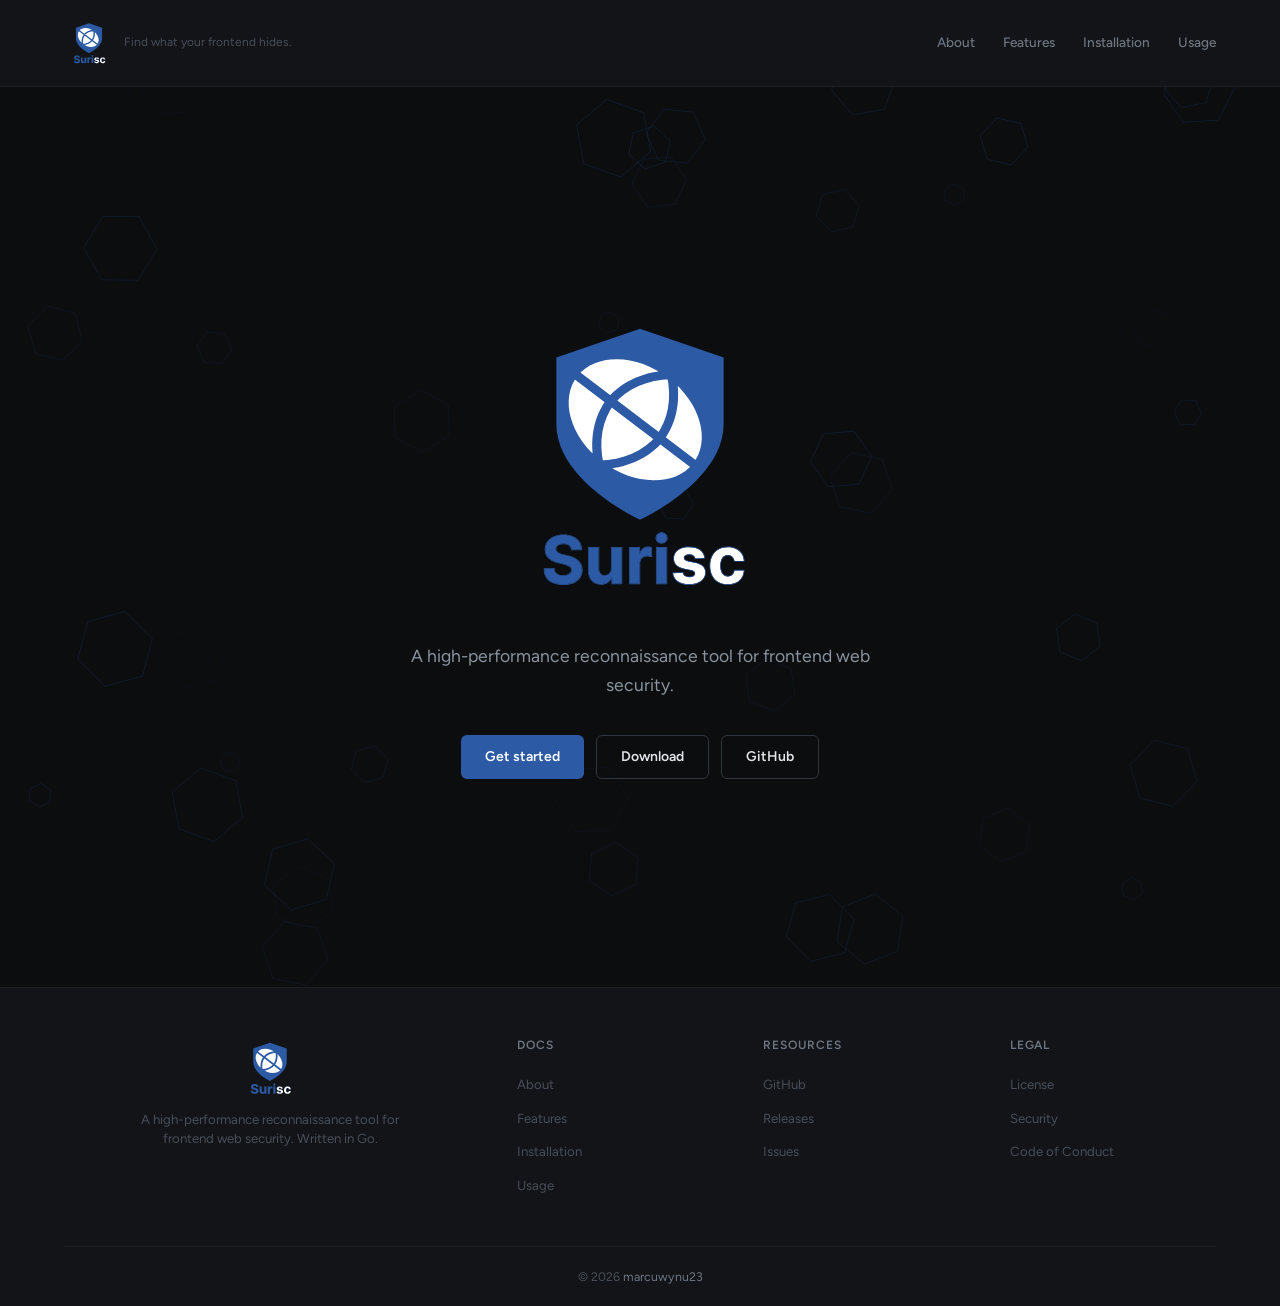
==== commit 8dabb303: "docs: update website for v2.3.0 frontend security audit features" ====
--- a/docs/index.html
+++ b/docs/index.html
@@ -8,7 +8,7 @@
   <meta http-equiv="X-UA-Compatible"
     content="IE=edge">
   <meta name="description"
-    content="surisc - A high-performance reconnaissance tool that scans JavaScript bundles for leaked API keys, hardcoded credentials, and exposed environment variables.">
+    content="surisc - A high-performance reconnaissance tool that scans JavaScript bundles for leaked API keys, hardcoded credentials, exposed environment variables, and audits frontend security posture.">
   <meta name="keywords"
     content="surisc, reconnaissance, frontend, security, scanner, API key leak, secret detection">
   <meta name="author"
@@ -22,7 +22,7 @@
   <meta property="og:title"
     content="surisc">
   <meta property="og:description"
-    content="A high-performance reconnaissance tool for frontend web security.">
+    content="A high-performance reconnaissance tool for frontend web security with secret detection, security auditing, and endpoint profiling.">
   <meta property="og:url"
     content="https://github.com/marcuwynu23/surisc">
   <meta property="og:image"
